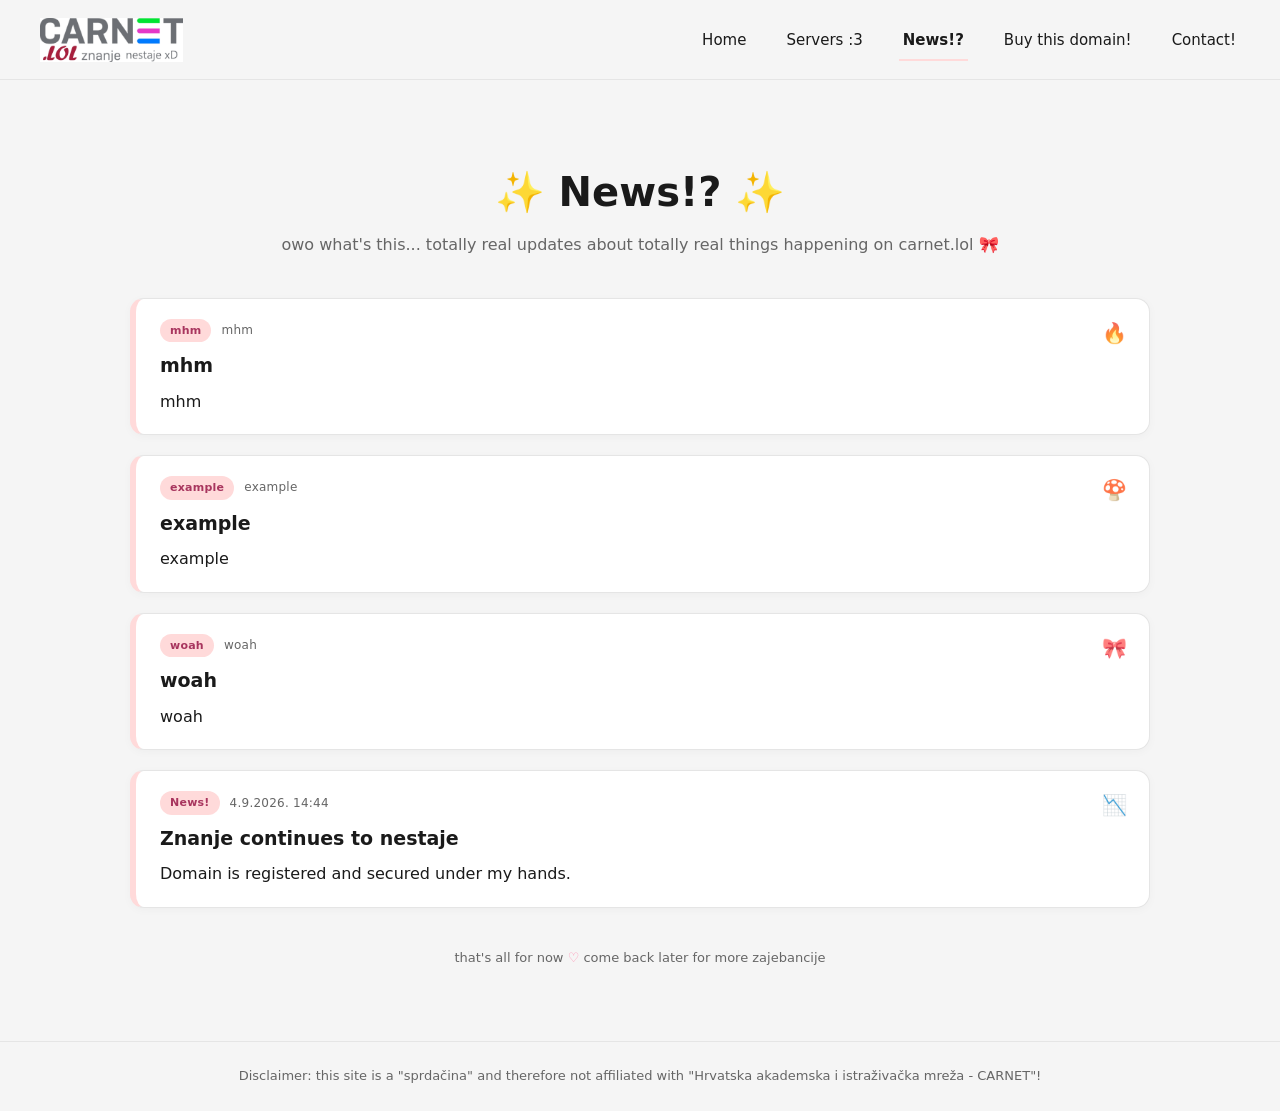
==== thing2.html @ 1552b995 "Add files via upload" ====
<!DOCTYPE html>
<html lang="en">
<head>
  <meta charset="UTF-8">
  <meta name="viewport" content="width=device-width, initial-scale=1.0">
  <title>carnet.lol</title>
  <link rel="icon" type="image/svg+xml" href="favicon.png">
  <link rel="stylesheet" href="style.css">
  <style>
    /* ---------- News page kawaii extras (scoped to this page) ---------- */

    .news-hero {
      text-align: center;
      padding: 8px 0 40px;
    }

    .news-hero h1 {
      font-size: 40px;
      margin: 0 0 8px;
    }

    .news-hero .sparkle {
      display: inline-block;
      animation: bounce 1.6s ease-in-out infinite;
    }

    .news-hero p {
      color: var(--color-muted);
      max-width: none;
      margin: 0 auto;
    }

    @keyframes bounce {
      0%, 100% { transform: translateY(0) rotate(0deg); }
      50% { transform: translateY(-6px) rotate(8deg); }
    }

    .news-feed {
      display: flex;
      flex-direction: column;
      gap: 20px;
    }

    .news-card {
      position: relative;
      background: #ffffff;
      border: 1px solid var(--color-border);
      border-left: 6px solid var(--color-accent);
      border-radius: 14px;
      padding: 20px 24px;
      box-shadow: 0 2px 10px rgba(0,0,0,0.03);
      transition: transform 0.15s ease, box-shadow 0.15s ease, border-left-color 0.15s ease;
    }

    .news-card:hover {
      transform: translateY(-3px);
      box-shadow: 0 8px 20px rgba(255,150,180,0.18);
      border-left-color: #ff8fb1;
    }

    .news-card .news-meta {
      display: flex;
      align-items: center;
      gap: 10px;
      margin-bottom: 8px;
      font-size: 12px;
      color: var(--color-muted);
      letter-spacing: 0.02em;
    }

    .news-tag {
      display: inline-block;
      background: var(--color-accent);
      color: #a8355e;
      font-weight: 600;
      font-size: 11px;
      padding: 3px 10px;
      border-radius: 999px;
    }

    .news-card h2 {
      font-size: 19px;
      margin: 0 0 8px;
    }

    .news-card p {
      margin: 0;
      color: var(--color-text);
      max-width: 70ch;
    }

    .news-card .news-emoji {
      position: absolute;
      top: 18px;
      right: 22px;
      font-size: 20px;
      opacity: 0.8;
    }

    .news-footer-note {
      text-align: center;
      margin: 40px auto 0;
      max-width: none;
      font-size: 13px;
      color: var(--color-muted);
    }

    .news-footer-note .heart {
      color: #ff8fb1;
    }
  </style>
</head>
<body>

  <header class="site-header">
  <a href="index.html">
    <img src="logo.jpg" alt="Nema znanja..." class="logo">
	</a>
    <nav class="site-nav">
      <ul>
        <li><a href="index.html">Home</a></li>
        <li><a href="thing.html">Servers :3</a></li>
		<li><a href="thing2.html" class="active">News!?</a></li>
        <li><a href="thing3.html">Buy this domain!</a></li>
        <li><a href="thing4.html">Contact!</a></li>
      </ul>
    </nav>
  </header>

  <main>
    <div class="news-hero">
      <h1><span class="sparkle">✨</span> News!? <span class="sparkle">✨</span></h1>
      <p>owo what's this... totally real updates about totally real things happening on carnet.lol 🎀</p>
    </div>

    <section class="news-feed">

      <article class="news-card">
        <span class="news-emoji">🔥</span>
        <div class="news-meta">
          <span class="news-tag">mhm</span>
          <span>mhm</span>
        </div>
        <h2>mhm</h2>
        <p>mhm</p>
      </article>

      <article class="news-card">
        <span class="news-emoji">🍄</span>
        <div class="news-meta">
          <span class="news-tag">example</span>
          <span>example</span>
        </div>
        <h2>example</h2>
        <p>example</p>
      </article>

      <article class="news-card">
        <span class="news-emoji">🎀</span>
        <div class="news-meta">
          <span class="news-tag">woah</span>
          <span>woah</span>
        </div>
        <h2>woah</h2>
        <p>woah</p>
      </article>

      <article class="news-card">
        <span class="news-emoji">📉</span>
        <div class="news-meta">
          <span class="news-tag">News!</span>
          <span>4.9.2026. 14:44</span>
        </div>
        <h2>Znanje continues to nestaje</h2>
        <p>Domain is registered and secured under my hands.</p>
      </article>

    </section>

    <p class="news-footer-note">that's all for now <span class="heart">♡</span> come back later for more zajebancije</p>
  </main>


  <footer class="site-footer">
    Disclaimer: this site is a "sprdačina" and therefore not affiliated with "<a href="https://carnet.hr" target="_blank">Hrvatska akademska i istraživačka mreža - CARNET</a>"!
  </footer>
</body>
</html>
---- style.css ----
:root {
  --color-bg: #F5F5F5;
  --color-text: #1a1a1a;
  --color-muted: #666666;
  --color-accent: #FFDADA;
  --color-border: #e5e5e5;
  --header-height: 80px;
  --max-width: 1100px;
}

* {
  box-sizing: border-box;
}

body {
  margin: 0;
  font-family: system-ui, -apple-system, "Segoe UI", Arial, sans-serif;
  color: var(--color-text);
  background: var(--color-bg);
  line-height: 1.6;
}

a {
  color: inherit;
  text-decoration: none;
}

/* ---------- Header ---------- */

.site-header {
  height: var(--header-height);
  border-bottom: 1px solid var(--color-border);
  display: flex;
  align-items: center;
  justify-content: space-between;
  gap: 32px;
  padding: 0 40px;
}

/* Logo image */
.logo {
  height: 44px;
  width: auto;
  display: block;
}

/* ---------- Nav ---------- */

.site-nav ul {
  list-style: none;
  display: flex;
  gap: 32px;
  margin: 0;
  padding: 0;
}

.site-nav a {
  font-size: 15px;
  color: var(--color-text);
  padding: 10px 4px;
  border-bottom: 2px solid transparent;
  transition: border-color 0.15s ease;
}

.site-nav a:hover {
  border-bottom-color: var(--color-accent);
}

.site-nav a.active {
  border-bottom-color: var(--color-accent);
  font-weight: 600;
}

/* ---------- Main content ---------- */

main {
  max-width: var(--max-width);
  margin: 0 auto;
  padding: 72px 40px;
}

main h1 {
  font-size: 32px;
  margin: 0 0 16px;
}

main p {
  color: var(--color-muted);
  max-width: 60ch;
  margin: 0;
}

/* ---------- Footer ---------- */

.site-footer {
  padding: 16px 40px;
  text-align: center;
  font-size: 13px;
  color: var(--color-muted);
}

.site-footer + .site-footer {
  padding-top: 0;
}

.site-footer:first-of-type {
  border-top: 1px solid var(--color-border);
  padding-top: 24px;
}

.site-footer:last-of-type {
  padding-bottom: 24px;
}

.site-footer a:hover {
  text-decoration: underline;
}
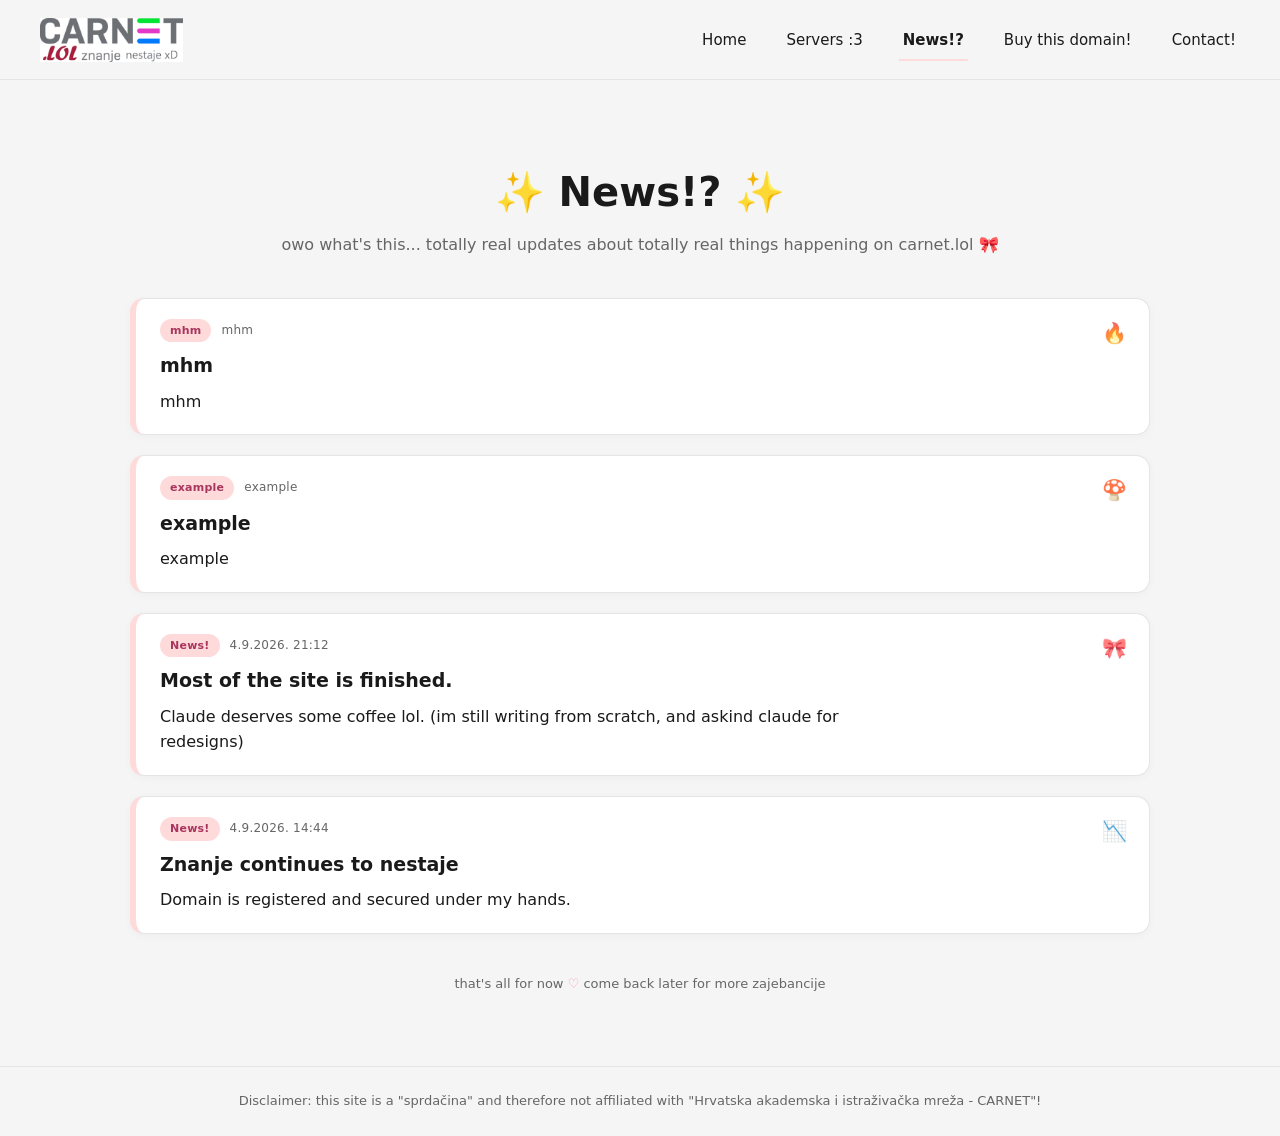
==== commit b89b5606: "Update thing2.html" ====
--- a/thing2.html
+++ b/thing2.html
@@ -158,11 +158,11 @@
       <article class="news-card">
         <span class="news-emoji">🎀</span>
         <div class="news-meta">
-          <span class="news-tag">woah</span>
-          <span>woah</span>
+          <span class="news-tag">News!</span>
+          <span>4.9.2026. 21:12</span>
         </div>
-        <h2>woah</h2>
-        <p>woah</p>
+        <h2>Most of the site is finished.</h2>
+        <p>Claude deserves some coffee lol. (im still writing from scratch, and askind claude for redesigns)</p>
       </article>
 
       <article class="news-card">
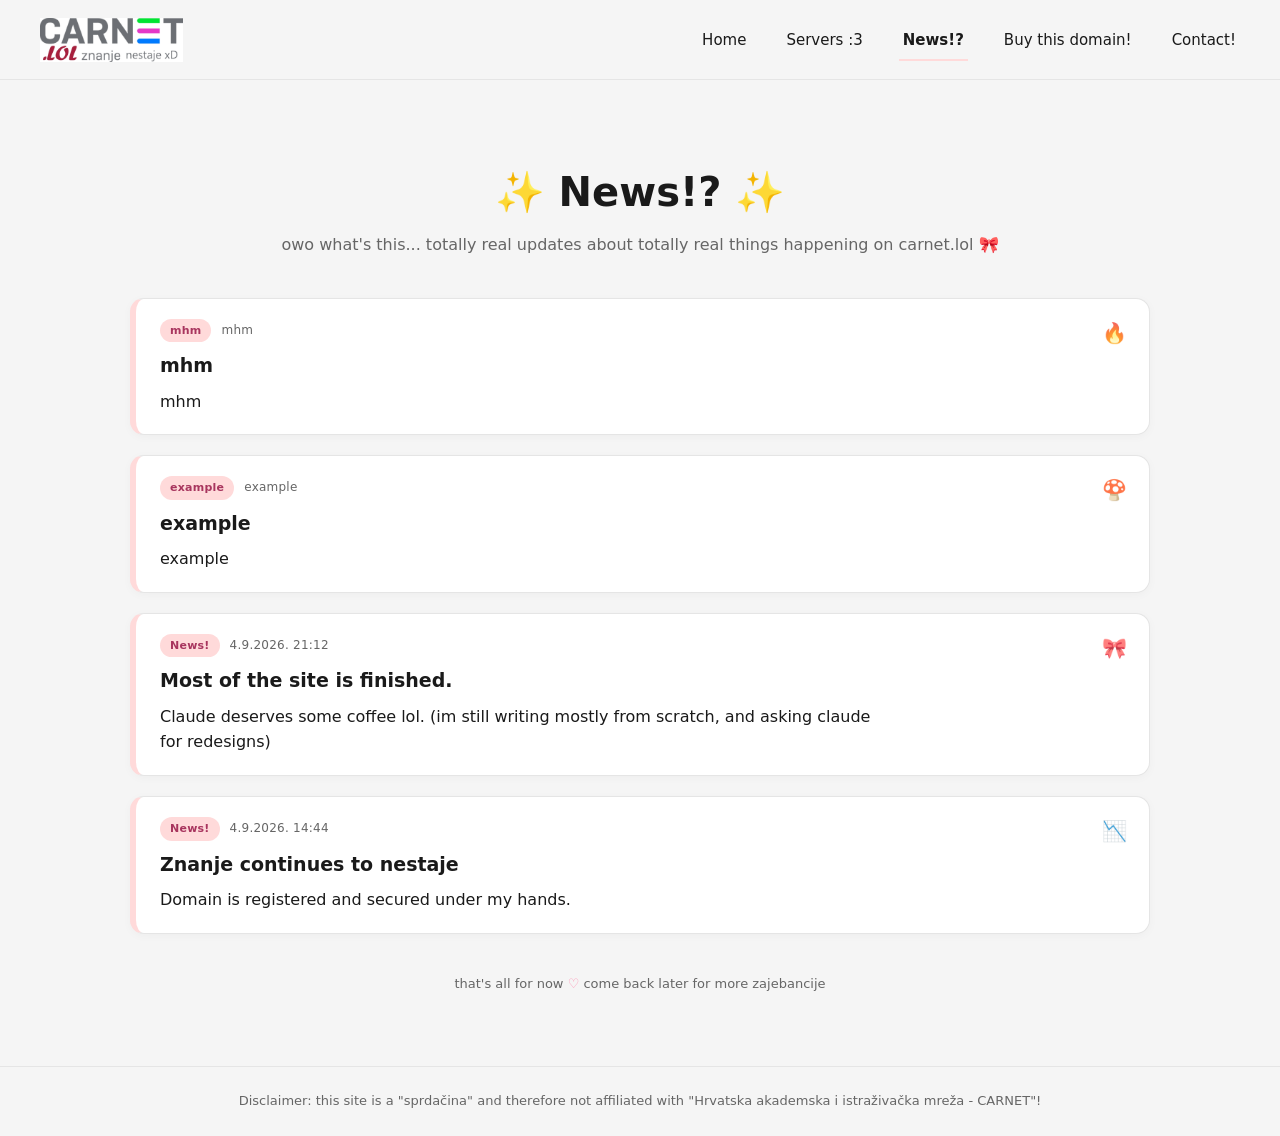
==== commit 6dc270c0: "Update thing2.html" ====
--- a/thing2.html
+++ b/thing2.html
@@ -162,7 +162,7 @@
           <span>4.9.2026. 21:12</span>
         </div>
         <h2>Most of the site is finished.</h2>
-        <p>Claude deserves some coffee lol. (im still writing from scratch, and askind claude for redesigns)</p>
+        <p>Claude deserves some coffee lol. (im still writing mostly from scratch, and asking claude for redesigns)</p>
       </article>
 
       <article class="news-card">
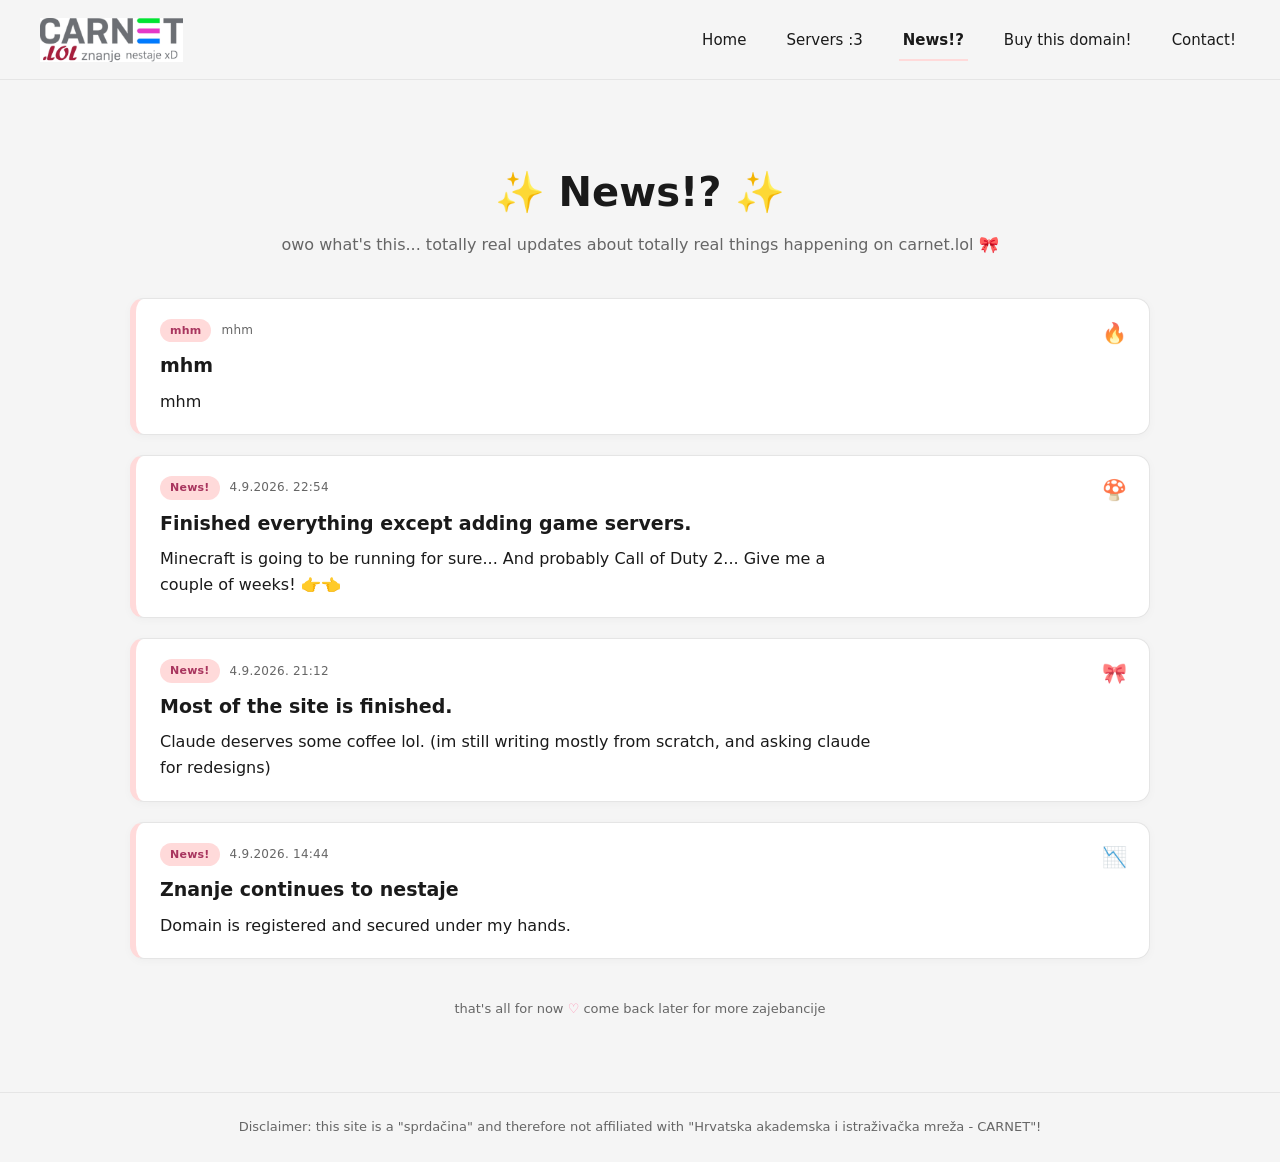
==== commit 513e544d: "Update thing2.html" ====
--- a/thing2.html
+++ b/thing2.html
@@ -148,11 +148,11 @@
       <article class="news-card">
         <span class="news-emoji">🍄</span>
         <div class="news-meta">
-          <span class="news-tag">example</span>
-          <span>example</span>
+          <span class="news-tag">News!</span>
+          <span>4.9.2026. 22:54</span>
         </div>
-        <h2>example</h2>
-        <p>example</p>
+        <h2>Finished everything except adding game servers. </h2>
+        <p>Minecraft is going to be running for sure... And probably Call of Duty 2... Give me a couple of weeks! 👉👈</p>
       </article>
 
       <article class="news-card">
